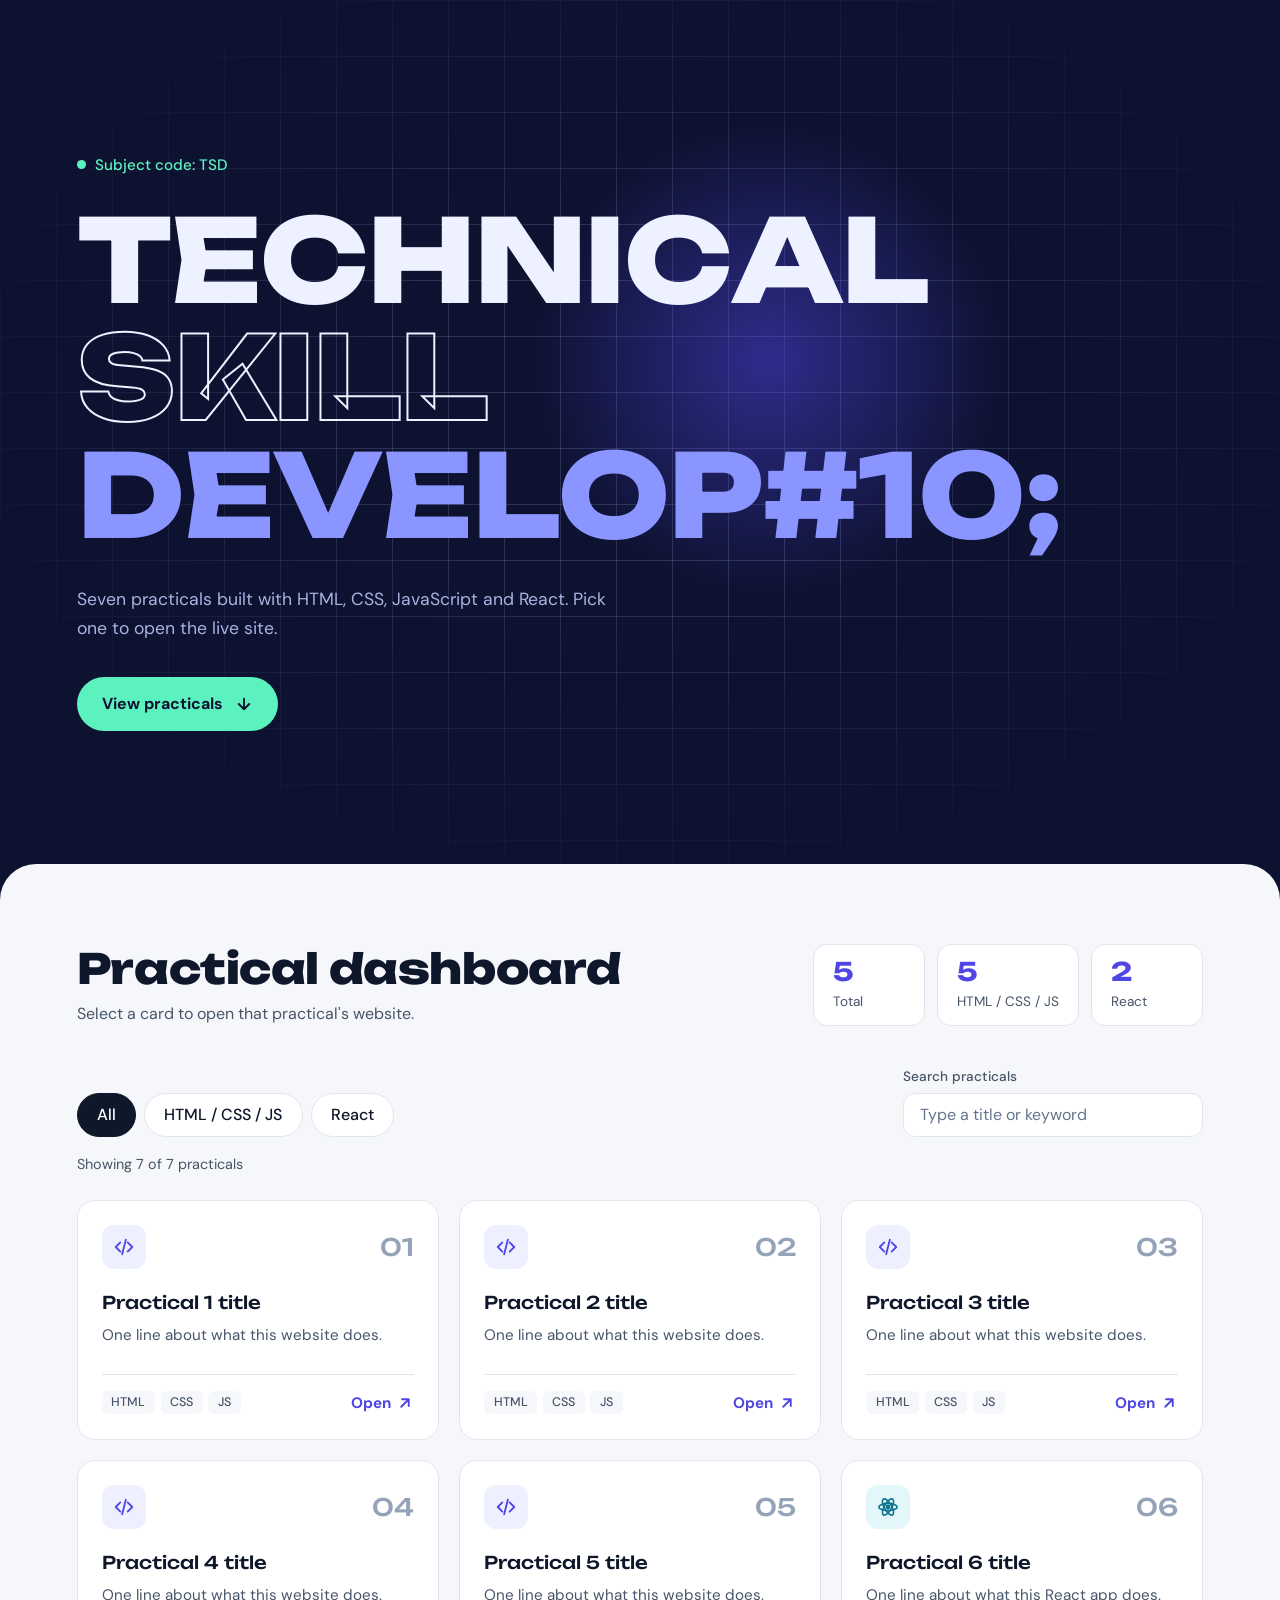
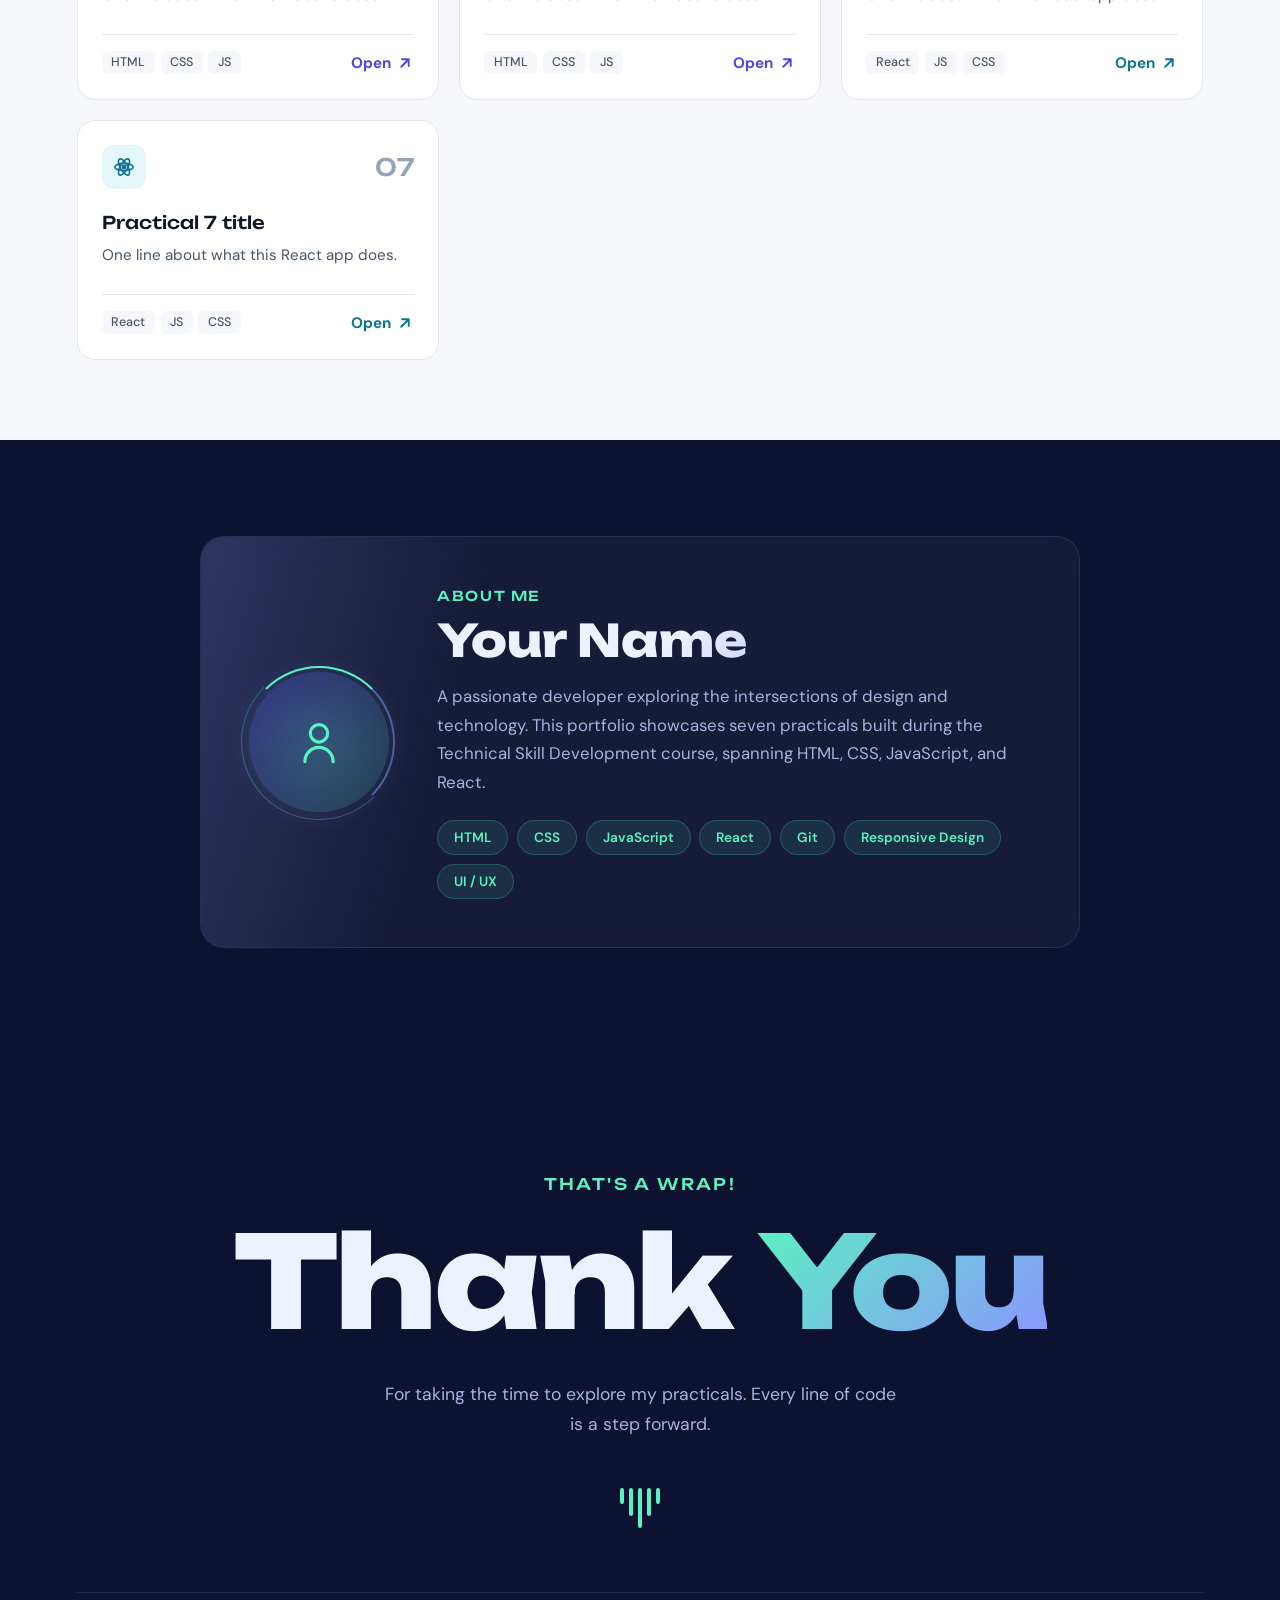
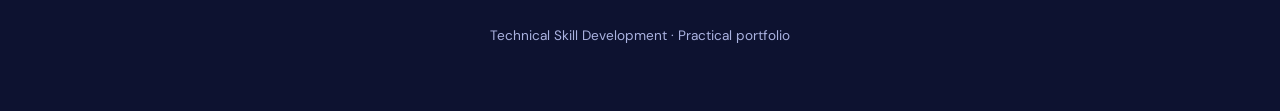
==== index.html @ 77252453 "dashboard is ready" ====
<!DOCTYPE html>
<html lang="en">
<head>
  <meta charset="UTF-8">
  <meta name="viewport" content="width=device-width, initial-scale=1">
  <title>Technical Skill Development | Practicals</title>
  <meta name="description" content="TSD practical portfolio: HTML, CSS, JavaScript and React projects.">
  <link rel="preconnect" href="https://fonts.googleapis.com">
  <link rel="preconnect" href="https://fonts.gstatic.com" crossorigin>
  <link href="https://fonts.googleapis.com/css2?family=Unbounded:wght@500;800&family=DM+Sans:wght@400;500;700&display=swap" rel="stylesheet">
  <link rel="stylesheet" href="css/style.css">
</head>
<body>

  <!-- ===== HERO ===== -->
  <header class="hero">
    <div class="grid" aria-hidden="true"></div>
    <div class="glow" id="glow" aria-hidden="true"></div>

    <p class="tag">Subject code: TSD</p>
    <h1 aria-label="Technical Skill Development">
      <span class="row" data-text="TECHNICAL"></span>
      <span class="row" data-text="SKILL"></span>
      <span class="row" data-text="DEVELOPMENT"></span>
    </h1>
    <p class="sub">Seven practicals built with HTML, CSS, JavaScript and React. Pick one to open the live site.</p>

    <a class="cta" href="#practicals">
      View practicals
      <svg width="18" height="18" viewBox="0 0 24 24" fill="none" stroke="currentColor" stroke-width="2.5" stroke-linecap="round" stroke-linejoin="round" aria-hidden="true"><path d="M12 5v14M5 12l7 7 7-7"/></svg>
    </a>
  </header>

  <!-- ===== DASHBOARD ===== -->
  <main class="dash" id="practicals">
    <div class="wrap">

      <div class="dash-head">
        <div>
          <h2>Practical dashboard</h2>
          <p class="lead">Select a card to open that practical's website.</p>
        </div>

        <ul class="stats" aria-label="Summary">
          <li><b data-count="7">0</b><span>Total</span></li>
          <li><b data-count="5">0</b><span>HTML / CSS / JS</span></li>
          <li><b data-count="2">0</b><span>React</span></li>
        </ul>
      </div>

      <div class="toolbar">
        <div class="filters" role="group" aria-label="Filter by technology">
          <button type="button" data-filter="all" aria-pressed="true">All</button>
          <button type="button" data-filter="web" aria-pressed="false">HTML / CSS / JS</button>
          <button type="button" data-filter="react" aria-pressed="false">React</button>
        </div>

        <div class="search">
          <label for="search">Search practicals</label>
          <input id="search" type="search" placeholder="Type a title or keyword" autocomplete="off">
        </div>
      </div>

      <p class="result" id="result" role="status" aria-live="polite"></p>

      <div class="cards" id="cards"></div>

      <p class="empty" id="empty" hidden>No practicals match your search. Clear the search box or choose All.</p>
    </div>
  </main>

  <!-- ===== ABOUT ME ===== -->
  <section class="about" id="about">
    <div class="about-grid">
      <div class="about-lines" aria-hidden="true"></div>

      <div class="about-card" id="about-card">
        <div class="about-avatar">
          <div class="avatar-ring" aria-hidden="true"></div>
          <div class="avatar-placeholder">
            <svg viewBox="0 0 24 24" width="52" height="52" fill="none" stroke="currentColor" stroke-width="1.5" stroke-linecap="round" stroke-linejoin="round" aria-hidden="true"><circle cx="12" cy="8" r="4"/><path d="M5.5 21a6.5 6.5 0 0 1 13 0"/></svg>
          </div>
        </div>

        <div class="about-text">
          <p class="about-label">About Me</p>
          <h2 class="about-name">Your Name</h2>
          <p class="about-bio">
            A passionate developer exploring the intersections of design and technology.
            This portfolio showcases seven practicals built during the Technical Skill Development course,
            spanning HTML, CSS, JavaScript, and React.
          </p>

          <div class="about-skills">
            <span class="skill-chip" style="--d:0">HTML</span>
            <span class="skill-chip" style="--d:1">CSS</span>
            <span class="skill-chip" style="--d:2">JavaScript</span>
            <span class="skill-chip" style="--d:3">React</span>
            <span class="skill-chip" style="--d:4">Git</span>
            <span class="skill-chip" style="--d:5">Responsive Design</span>
            <span class="skill-chip" style="--d:6">UI / UX</span>
          </div>
        </div>
      </div>
    </div>
  </section>

  <!-- ===== THANK YOU ===== -->
  <footer class="thankyou" id="thankyou">
    <div class="ty-particles" aria-hidden="true" id="ty-particles"></div>
    <div class="ty-content" id="ty-content">
      <p class="ty-pre">That's a wrap!</p>
      <h2 class="ty-heading">
        <span class="ty-word">Thank</span>
        <span class="ty-word ty-accent">You</span>
      </h2>
      <p class="ty-sub">For taking the time to explore my practicals. Every line of code is a step forward.</p>
      <div class="ty-wave" aria-hidden="true">
        <span></span><span></span><span></span><span></span><span></span>
      </div>
      <p class="ty-copy">Technical Skill Development &middot; Practical portfolio</p>
    </div>
  </footer>

  <!-- Your list of practicals lives in js/practicals.js -->
  <script src="js/practicals.js"></script>
  <script src="js/main.js"></script>
</body>
</html>
---- css/style.css ----
/* =========================================================
   TSD Practicals - styles
   1. Tokens  2. Base  3. Hero  4. Dashboard  5. Cards  6. Motion prefs
   ========================================================= */

/* ---------- 1. Tokens ---------- */
:root {
  /* hero (dark) */
  --ink: #0d1230;
  --ink-line: rgba(154, 163, 214, .22);
  --ink-text: #eef1ff;
  --ink-muted: #aab2e0;
  --mint: #5cf2c0;

  /* dashboard (light) */
  --bg: #f6f7fb;
  --surface: #ffffff;
  --text: #0f172a;
  --muted: #475569;
  --border: #e2e5ef;
  --accent: #4f46e5;       /* HTML / CSS / JS */
  --accent-soft: #eef0ff;
  --react: #0e7490;        /* React */
  --react-soft: #e3f6fa;

  --radius: 18px;
  --ease: cubic-bezier(.22, 1, .36, 1);
  --font-display: 'Unbounded', system-ui, sans-serif;
  --font-body: 'DM Sans', system-ui, sans-serif;
}

/* ---------- 2. Base ---------- */
*, *::before, *::after { box-sizing: border-box; margin: 0; padding: 0; }
html { scroll-behavior: smooth; }
body { font-family: var(--font-body); background: var(--ink); color: var(--ink-text); line-height: 1.6; overflow-x: hidden; }
a { color: inherit; text-decoration: none; }
:focus-visible { outline: 3px solid var(--accent); outline-offset: 3px; }
.sr-only { position: absolute; width: 1px; height: 1px; overflow: hidden; clip: rect(0 0 0 0); white-space: nowrap; }

/* ---------- 3. Hero ---------- */
.hero { position: relative; min-height: 100vh; min-height: 100svh; display: flex; flex-direction: column; justify-content: center; padding: 6rem 6vw 7rem; overflow: hidden; isolation: isolate; }
.hero :focus-visible { outline-color: var(--mint); }

.grid {
  position: absolute; inset: 0; z-index: -2;
  background-image: linear-gradient(var(--ink-line) 1px, transparent 1px), linear-gradient(90deg, var(--ink-line) 1px, transparent 1px);
  background-size: 56px 56px;
  -webkit-mask-image: radial-gradient(ellipse 70% 70% at 50% 45%, #000 30%, transparent 80%);
          mask-image: radial-gradient(ellipse 70% 70% at 50% 45%, #000 30%, transparent 80%);
  animation: drift 20s linear infinite;
}
@keyframes drift { to { background-position: 56px 56px; } }

.glow {
  position: absolute; z-index: -1; width: 520px; height: 520px; border-radius: 50%; pointer-events: none;
  background: radial-gradient(circle, rgba(79, 70, 229, .5), transparent 65%);
  left: var(--x, 60%); top: var(--y, 40%); transform: translate(-50%, -50%);
  transition: left .4s ease-out, top .4s ease-out;
}

.tag { display: flex; align-items: center; gap: .6rem; margin-bottom: 1.5rem; font-weight: 500; font-size: .95rem; color: var(--mint); }
.tag::before { content: ""; width: 9px; height: 9px; border-radius: 50%; background: var(--mint); animation: pulse 1.8s infinite; }
@keyframes pulse { 50% { opacity: .3; transform: scale(.7); } }

h1 { font-family: var(--font-display); font-weight: 800; line-height: 1.02; letter-spacing: -.02em; font-size: clamp(2.2rem, 9vw, 8.2rem); }
h1 .row { display: block; white-space: nowrap; }
h1 .ch { display: inline-block; min-width: .05em; }
h1 .row:nth-child(2) { color: transparent; -webkit-text-stroke: 2px var(--ink-text); }
h1 .row:nth-child(3) { color: #8b95ff; }

.sub { max-width: 46ch; margin-top: 2rem; font-size: 1.1rem; color: var(--ink-muted); opacity: 0; animation: fade 1s 2.2s forwards; }
.cta {
  display: inline-flex; align-items: center; gap: .7rem; width: fit-content; min-height: 48px;
  margin-top: 2.2rem; padding: .9rem 1.6rem; border-radius: 999px;
  background: var(--mint); color: var(--ink); font-weight: 700;
  opacity: 0; animation: fade 1s 2.5s forwards; transition: transform .25s var(--ease), box-shadow .25s var(--ease);
}
.cta:hover { transform: translateY(-3px); box-shadow: 0 12px 30px rgba(92, 242, 192, .3); }
.cta svg { animation: bob 1.5s infinite; }
@keyframes bob { 50% { transform: translateY(4px); } }
@keyframes fade { to { opacity: 1; } }

/* ---------- 4. Dashboard ---------- */
.dash { position: relative; margin-top: -36px; padding: 5rem 6vw 5rem; background: var(--bg); color: var(--text); border-radius: 36px 36px 0 0; }
.wrap { max-width: 1180px; margin: 0 auto; }

.dash-head { display: flex; flex-wrap: wrap; gap: 2rem; align-items: flex-end; justify-content: space-between; margin-bottom: 2.5rem; }
.dash h2 { font-family: var(--font-display); font-weight: 800; font-size: clamp(1.7rem, 3.6vw, 2.6rem); line-height: 1.15; letter-spacing: -.01em; }
.lead { margin-top: .5rem; color: var(--muted); }

.stats { display: flex; gap: .75rem; list-style: none; flex-wrap: wrap; }
.stats li { background: var(--surface); border: 1px solid var(--border); border-radius: 14px; padding: .75rem 1.2rem; min-width: 112px; }
.stats b { display: block; font-family: var(--font-display); font-size: 1.6rem; line-height: 1.2; color: var(--accent); }
.stats span { font-size: .85rem; color: var(--muted); }

.toolbar { display: flex; flex-wrap: wrap; gap: 1rem; justify-content: space-between; align-items: flex-end; margin-bottom: 1rem; }
.filters { display: flex; flex-wrap: wrap; gap: .5rem; }
.filters button {
  min-height: 44px; padding: 0 1.2rem; border-radius: 999px; cursor: pointer;
  font: inherit; font-weight: 500; color: var(--text); background: var(--surface); border: 1px solid var(--border);
  transition: background-color .2s, color .2s, border-color .2s, transform .2s var(--ease);
}
.filters button:hover { border-color: var(--accent); }
.filters button:active { transform: scale(.96); }
.filters button[aria-pressed="true"] { background: var(--text); color: #fff; border-color: var(--text); }

.search { display: flex; flex-direction: column; gap: .3rem; width: min(100%, 300px); }
.search label { font-size: .85rem; font-weight: 500; color: var(--muted); }
.search input {
  min-height: 44px; padding: 0 1rem; font: inherit; color: var(--text);
  background: var(--surface); border: 1px solid var(--border); border-radius: 12px; transition: border-color .2s, box-shadow .2s;
}
.search input::placeholder { color: #64748b; }
.search input:focus { outline: none; border-color: var(--accent); box-shadow: 0 0 0 4px var(--accent-soft); }

.result { margin-bottom: 1.5rem; font-size: .9rem; color: var(--muted); }
.empty { padding: 3rem 1rem; text-align: center; color: var(--muted); }

/* ---------- 5. Cards ---------- */
.cards { display: grid; grid-template-columns: repeat(auto-fill, minmax(300px, 1fr)); gap: 1.25rem; }

.card {
  --c: var(--accent); --c-soft: var(--accent-soft);
  position: relative; display: flex; flex-direction: column; min-height: 240px; padding: 1.5rem;
  background: var(--surface); border: 1px solid var(--border); border-radius: var(--radius); overflow: hidden;
  /* start hidden; revealed once by .in */
  opacity: 0; transform: translateY(24px);
  transition: opacity .6s var(--ease), transform .6s var(--ease), box-shadow .3s var(--ease), border-color .3s;
  transition-delay: calc(var(--i) * 70ms), calc(var(--i) * 70ms), 0s, 0s;
}
.card[hidden] { display: none; }
.card.react { --c: var(--react); --c-soft: var(--react-soft); }
.card.in { opacity: 1; transform: none; }

/* accent line grows in on hover */
.card::before { content: ""; position: absolute; left: 0; right: 0; top: 0; height: 3px; background: var(--c); transform: scaleX(0); transform-origin: left; transition: transform .45s var(--ease); }
.card.in:hover, .card.in:focus-visible { transform: translateY(-6px); border-color: var(--c); box-shadow: 0 18px 40px -18px rgba(15, 23, 42, .25); transition-delay: 0s; }
.card:hover::before, .card:focus-visible::before { transform: scaleX(1); }
.card:focus-visible { outline-color: var(--c); }

.card-top { display: flex; align-items: center; justify-content: space-between; margin-bottom: 1.4rem; }
.icon { display: grid; place-items: center; width: 44px; height: 44px; border-radius: 12px; background: var(--c-soft); color: var(--c); transition: transform .4s var(--ease); }
.card:hover .icon { transform: rotate(-8deg) scale(1.08); }
.num { font-family: var(--font-display); font-size: 1.5rem; font-weight: 500; color: #94a3b8; }

.card h3 { font-family: var(--font-display); font-weight: 500; font-size: 1.1rem; line-height: 1.35; margin-bottom: .5rem; }
.card p { flex: 1; color: var(--muted); font-size: .95rem; }

.card-foot { display: flex; align-items: center; justify-content: space-between; gap: .75rem; margin-top: 1.4rem; padding-top: 1rem; border-top: 1px solid var(--border); }
.chips { display: flex; flex-wrap: wrap; gap: .35rem; }
.chips i { font-style: normal; font-size: .78rem; font-weight: 500; color: var(--muted); background: var(--bg); padding: .1rem .6rem; border-radius: 6px; }
.go { display: inline-flex; align-items: center; gap: .3rem; font-weight: 700; font-size: .95rem; color: var(--c); white-space: nowrap; }
.go svg { transition: transform .3s var(--ease); }
.card:hover .go svg, .card:focus-visible .go svg { transform: translate(3px, -3px); }

/* ---------- 6. About Me ---------- */
.about {
  position: relative; padding: 6rem 6vw; background: var(--ink);
  color: var(--ink-text); overflow: hidden;
}
.about-lines {
  position: absolute; inset: 0;
  background-image: linear-gradient(var(--ink-line) 1px, transparent 1px),
                    linear-gradient(90deg, var(--ink-line) 1px, transparent 1px);
  background-size: 56px 56px; opacity: .35;
  -webkit-mask-image: radial-gradient(ellipse 60% 60% at 50% 50%, #000 20%, transparent 75%);
          mask-image: radial-gradient(ellipse 60% 60% at 50% 50%, #000 20%, transparent 75%);
}
.about-grid { position: relative; max-width: 880px; margin: 0 auto; }
.about-card {
  display: flex; gap: 3rem; align-items: center;
  background: rgba(255,255,255,.04); border: 1px solid rgba(154,163,214,.15);
  border-radius: 24px; padding: 3rem;
  backdrop-filter: blur(16px); -webkit-backdrop-filter: blur(16px);
  opacity: 0; transform: translateY(40px) perspective(800px);
  transition: opacity .8s var(--ease), transform .8s var(--ease), box-shadow .4s var(--ease), border-color .4s;
  /* shimmer sweep */
  position: relative; overflow: hidden;
}
.about-card::before {
  content: ''; position: absolute; inset: -1px; border-radius: 25px; z-index: -1;
  background: linear-gradient(105deg, transparent 30%, rgba(92,242,192,.25) 45%, rgba(139,149,255,.25) 55%, transparent 70%);
  background-size: 250% 100%; background-position: 100% 0;
  transition: background-position 1s var(--ease);
}
.about-card:hover::before { background-position: 0% 0; }
.about-card.in { opacity: 1; transform: none; }
.about-card:hover {
  border-color: rgba(92,242,192,.35);
  box-shadow: 0 24px 60px -20px rgba(92,242,192,.12), 0 0 80px -30px rgba(139,149,255,.15);
}

/* Avatar */
.about-avatar {
  position: relative; flex-shrink: 0; width: 140px; height: 140px;
  animation: levitate 3.5s var(--ease) infinite;
}
@keyframes levitate {
  0%, 100% { transform: translateY(0); }
  50%      { transform: translateY(-10px); }
}

/* Glow aura behind avatar */
.about-avatar::before {
  content: ''; position: absolute; inset: -20px; border-radius: 50%;
  background: radial-gradient(circle, rgba(92,242,192,.18) 0%, transparent 70%);
  animation: avatar-glow 3s ease-in-out infinite alternate;
  z-index: -1;
}
@keyframes avatar-glow {
  0%   { opacity: .4; transform: scale(.9); }
  100% { opacity: 1; transform: scale(1.15); }
}

.avatar-ring {
  position: absolute; inset: -6px; border-radius: 50%;
  border: 2px solid transparent;
  border-top-color: var(--mint); border-right-color: rgba(139,149,255,.5);
  animation: spin 4s linear infinite;
}
/* Second ring, counter-rotating */
.avatar-ring::after {
  content: ''; position: absolute; inset: -4px; border-radius: 50%;
  border: 1.5px solid transparent;
  border-bottom-color: rgba(139,149,255,.4); border-left-color: rgba(92,242,192,.3);
  animation: spin 3s linear infinite reverse;
}
@keyframes spin { to { transform: rotate(360deg); } }

.avatar-placeholder {
  width: 100%; height: 100%; border-radius: 50%;
  background: linear-gradient(135deg, rgba(79,70,229,.3), rgba(92,242,192,.15));
  display: grid; place-items: center; color: var(--mint);
  transition: transform .4s var(--ease), box-shadow .4s var(--ease);
}
.about-card:hover .avatar-placeholder {
  transform: scale(1.06);
  box-shadow: 0 0 30px rgba(92,242,192,.25);
}

/* Text */
.about-label {
  font-family: var(--font-display); font-size: .85rem; font-weight: 500;
  color: var(--mint); text-transform: uppercase; letter-spacing: .12em;
  margin-bottom: .5rem;
}
.about-name {
  font-family: var(--font-display); font-weight: 800;
  font-size: clamp(1.8rem, 4vw, 2.8rem); line-height: 1.15;
  background: linear-gradient(135deg, var(--ink-text) 40%, #8b95ff);
  -webkit-background-clip: text; background-clip: text; -webkit-text-fill-color: transparent;
  margin-bottom: 1rem;
}
.about-bio { color: var(--ink-muted); font-size: 1.05rem; line-height: 1.7; max-width: 48ch; }

/* Skill chips */
.about-skills { display: flex; flex-wrap: wrap; gap: .55rem; margin-top: 1.5rem; }
.skill-chip {
  padding: .35rem 1rem; border-radius: 999px; font-size: .85rem; font-weight: 600;
  background: rgba(92,242,192,.1); color: var(--mint);
  border: 1px solid rgba(92,242,192,.2);
  opacity: 0; transform: translateY(12px) scale(.92);
  transition: opacity .5s var(--ease), transform .5s var(--ease),
              background-color .3s, border-color .3s, box-shadow .3s, transform .3s;
  transition-delay: calc(var(--d) * 80ms);
  cursor: default;
}
.about-card.in .skill-chip { opacity: 1; transform: none; transition-delay: calc(var(--d) * 80ms), calc(var(--d) * 80ms), 0s, 0s, 0s, 0s; }
.skill-chip:hover {
  background: rgba(92,242,192,.22); border-color: var(--mint);
  box-shadow: 0 0 16px rgba(92,242,192,.25), inset 0 0 8px rgba(92,242,192,.08);
  transform: translateY(-2px) scale(1.05);
}

@media (max-width: 700px) {
  .about-card { flex-direction: column; text-align: center; padding: 2rem 1.5rem; gap: 1.5rem; }
  .about-skills { justify-content: center; }
}

/* ---------- 7. Thank You (footer) ---------- */
.thankyou {
  position: relative; padding: 8rem 6vw 4rem;
  background: var(--ink); color: var(--ink-text);
  overflow: hidden; text-align: center;
}
.ty-particles { position: absolute; inset: 0; pointer-events: none; }
.ty-dot {
  position: absolute; width: 4px; height: 4px; border-radius: 50%;
  background: var(--mint); opacity: 0;
  animation: float-up 4s var(--ease) infinite;
  animation-delay: var(--delay);
}
@keyframes float-up {
  0%   { opacity: 0; transform: translateY(0) scale(.5); }
  20%  { opacity: .7; }
  100% { opacity: 0; transform: translateY(-220px) scale(0); }
}
.ty-content {
  position: relative; z-index: 1;
  opacity: 0; transform: translateY(50px);
  transition: opacity 1s var(--ease), transform 1s var(--ease);
}
.ty-content.in { opacity: 1; transform: none; }

.ty-pre {
  font-family: var(--font-display); font-size: 1rem; font-weight: 500;
  color: var(--mint); text-transform: uppercase; letter-spacing: .15em;
  margin-bottom: 1rem;
}
.ty-heading {
  font-family: var(--font-display); font-weight: 800;
  font-size: clamp(3rem, 10vw, 8rem); line-height: 1.05; letter-spacing: -.03em;
}
.ty-word { display: inline-block; }
.ty-accent {
  background: linear-gradient(135deg, var(--mint), #8b95ff);
  -webkit-background-clip: text; background-clip: text; -webkit-text-fill-color: transparent;
}
.ty-sub {
  max-width: 44ch; margin: 2rem auto 0; color: var(--ink-muted);
  font-size: 1.1rem; line-height: 1.7;
}

/* Audio-wave bars */
.ty-wave {
  display: flex; gap: 5px; justify-content: center; margin-top: 3rem;
}
.ty-wave span {
  width: 4px; border-radius: 4px; background: var(--mint);
  animation: wave-bar 1.2s var(--ease) infinite;
}
.ty-wave span:nth-child(1) { height: 16px; animation-delay: 0s; }
.ty-wave span:nth-child(2) { height: 28px; animation-delay: .15s; }
.ty-wave span:nth-child(3) { height: 40px; animation-delay: .3s; }
.ty-wave span:nth-child(4) { height: 28px; animation-delay: .45s; }
.ty-wave span:nth-child(5) { height: 16px; animation-delay: .6s; }
@keyframes wave-bar {
  0%, 100% { transform: scaleY(1); opacity: .4; }
  50%      { transform: scaleY(1.8); opacity: 1; }
}

.ty-copy {
  margin-top: 4rem; padding-top: 2rem;
  border-top: 1px solid rgba(154,163,214,.15);
  font-size: .85rem; color: var(--ink-muted);
}

/* ---------- 8. Motion preferences ---------- */
/* Only disable scroll-entrance effects; keep ambient decorations alive */
@media (prefers-reduced-motion: reduce) {
  html { scroll-behavior: auto; }
  .sub, .cta { opacity: 1; }
  .card { opacity: 1; transform: none; transition: box-shadow .3s var(--ease), border-color .3s; }
  .about-card { opacity: 1; transform: none; }
  .about-card .skill-chip { opacity: 1; transform: none; }
  .ty-content { opacity: 1; transform: none; }
}
@media (max-width: 600px) {
  h1 .row:nth-child(2) { -webkit-text-stroke: 1.2px var(--ink-text); }
  .toolbar { align-items: stretch; }
  .search { width: 100%; }
}
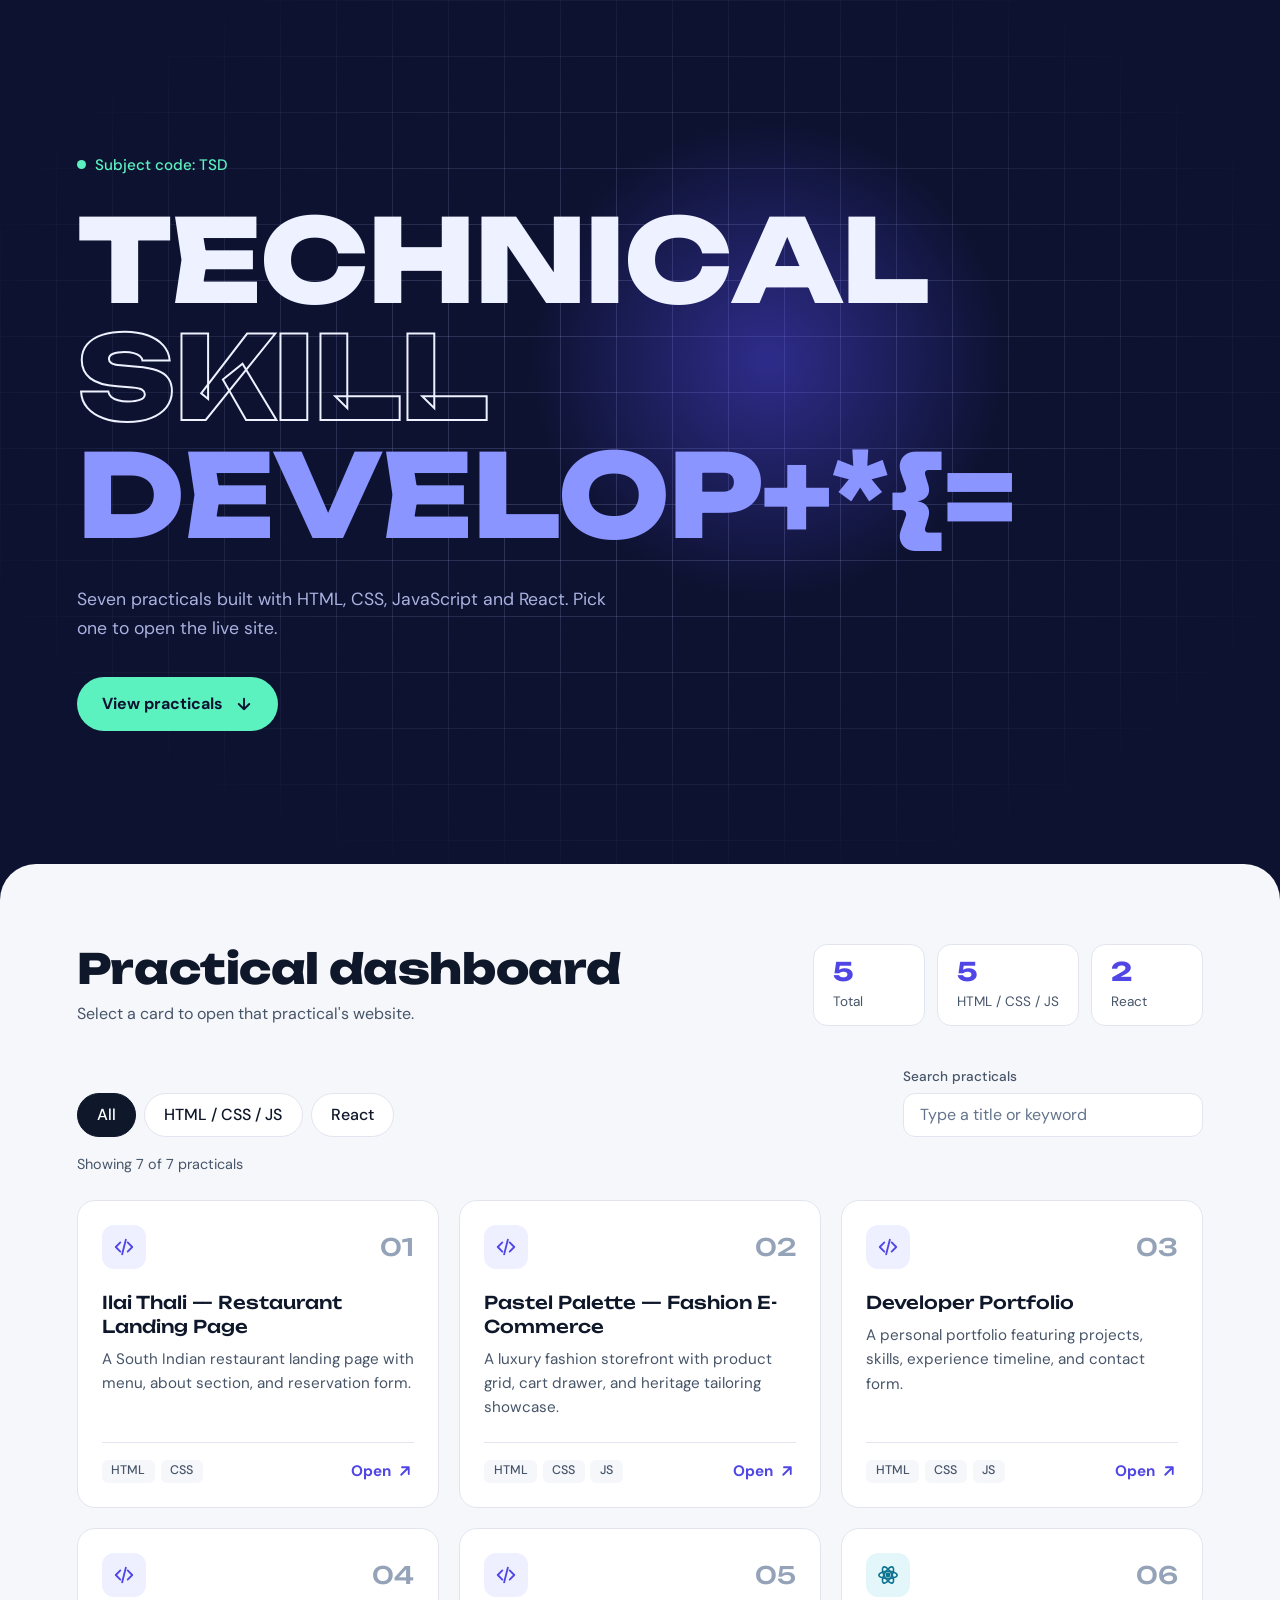
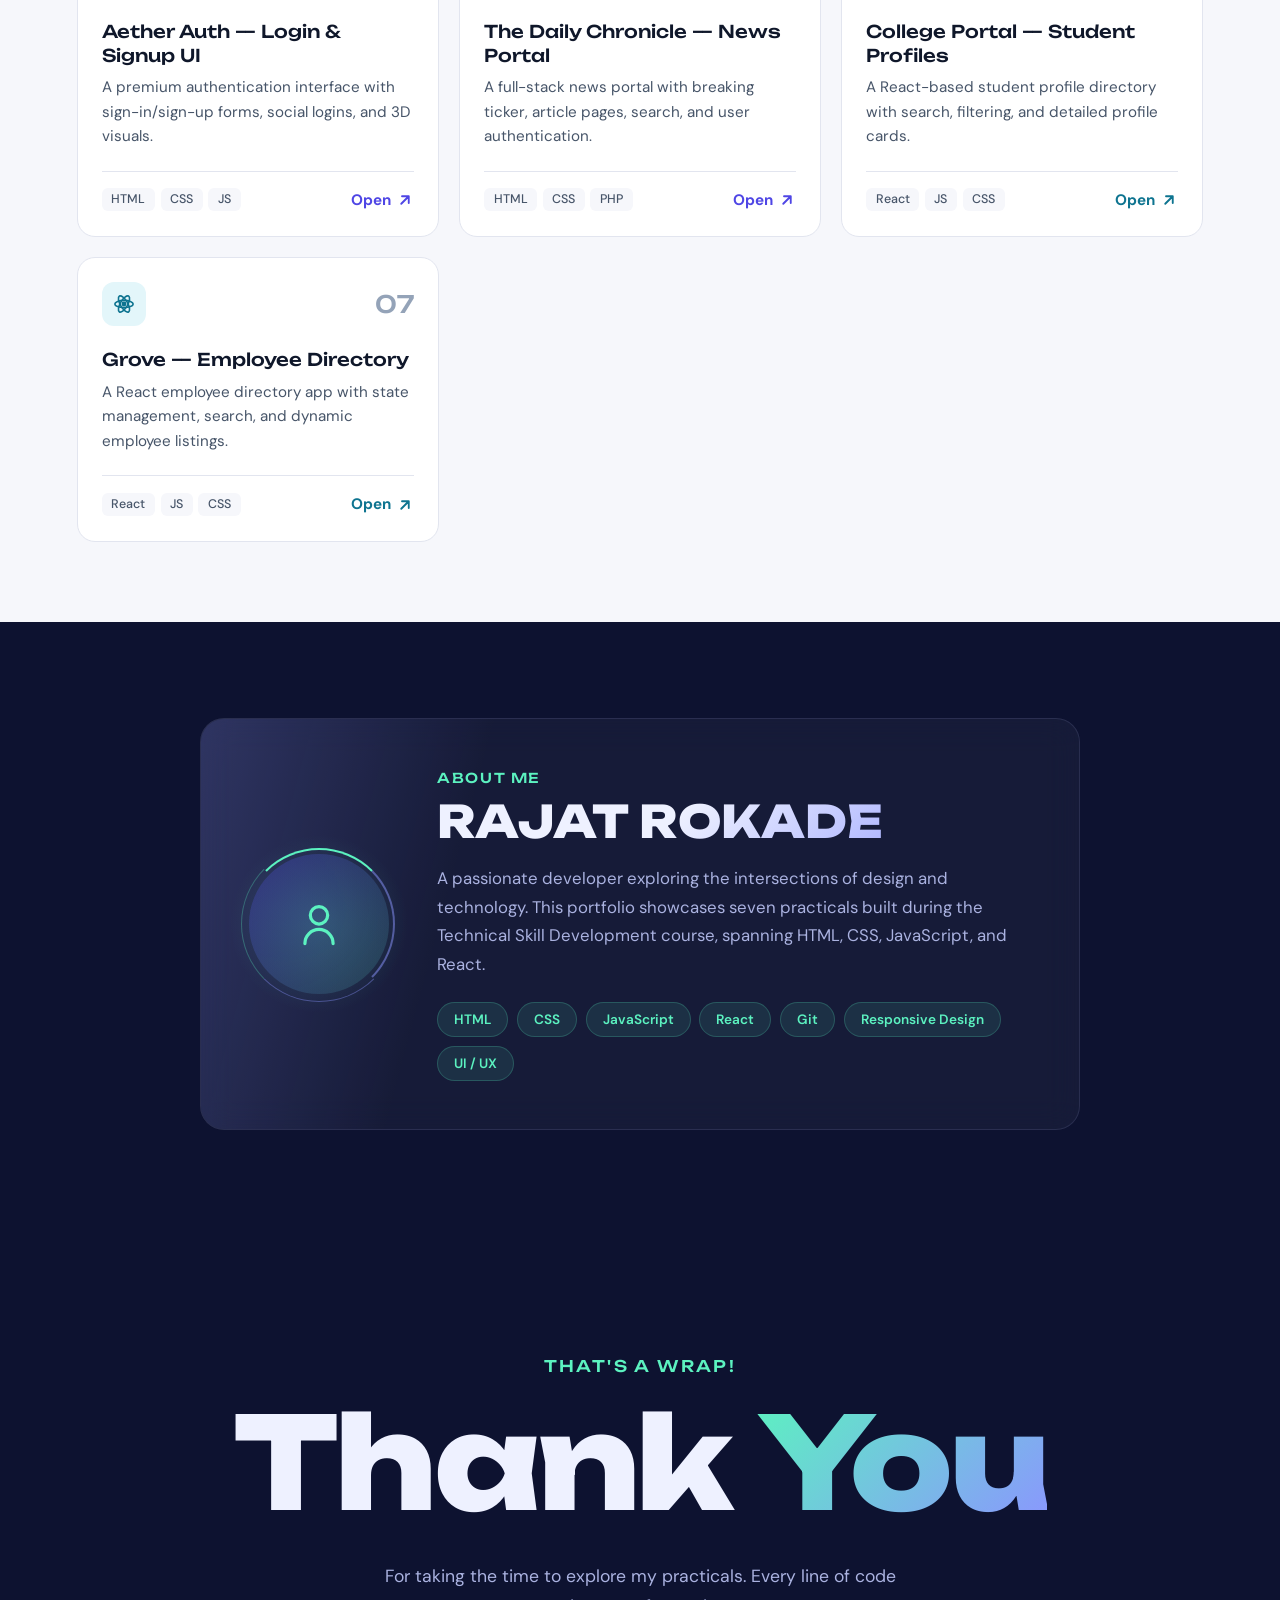
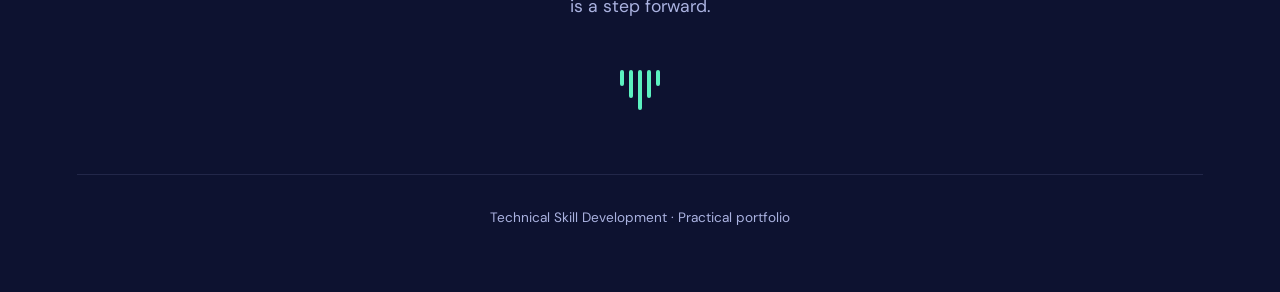
==== commit 599946e5: "updates done" ====
--- a/index.html
+++ b/index.html
@@ -84,7 +84,7 @@
 
         <div class="about-text">
           <p class="about-label">About Me</p>
-          <h2 class="about-name">Your Name</h2>
+          <h2 class="about-name">RAJAT ROKADE</h2>
           <p class="about-bio">
             A passionate developer exploring the intersections of design and technology.
             This portfolio showcases seven practicals built during the Technical Skill Development course,
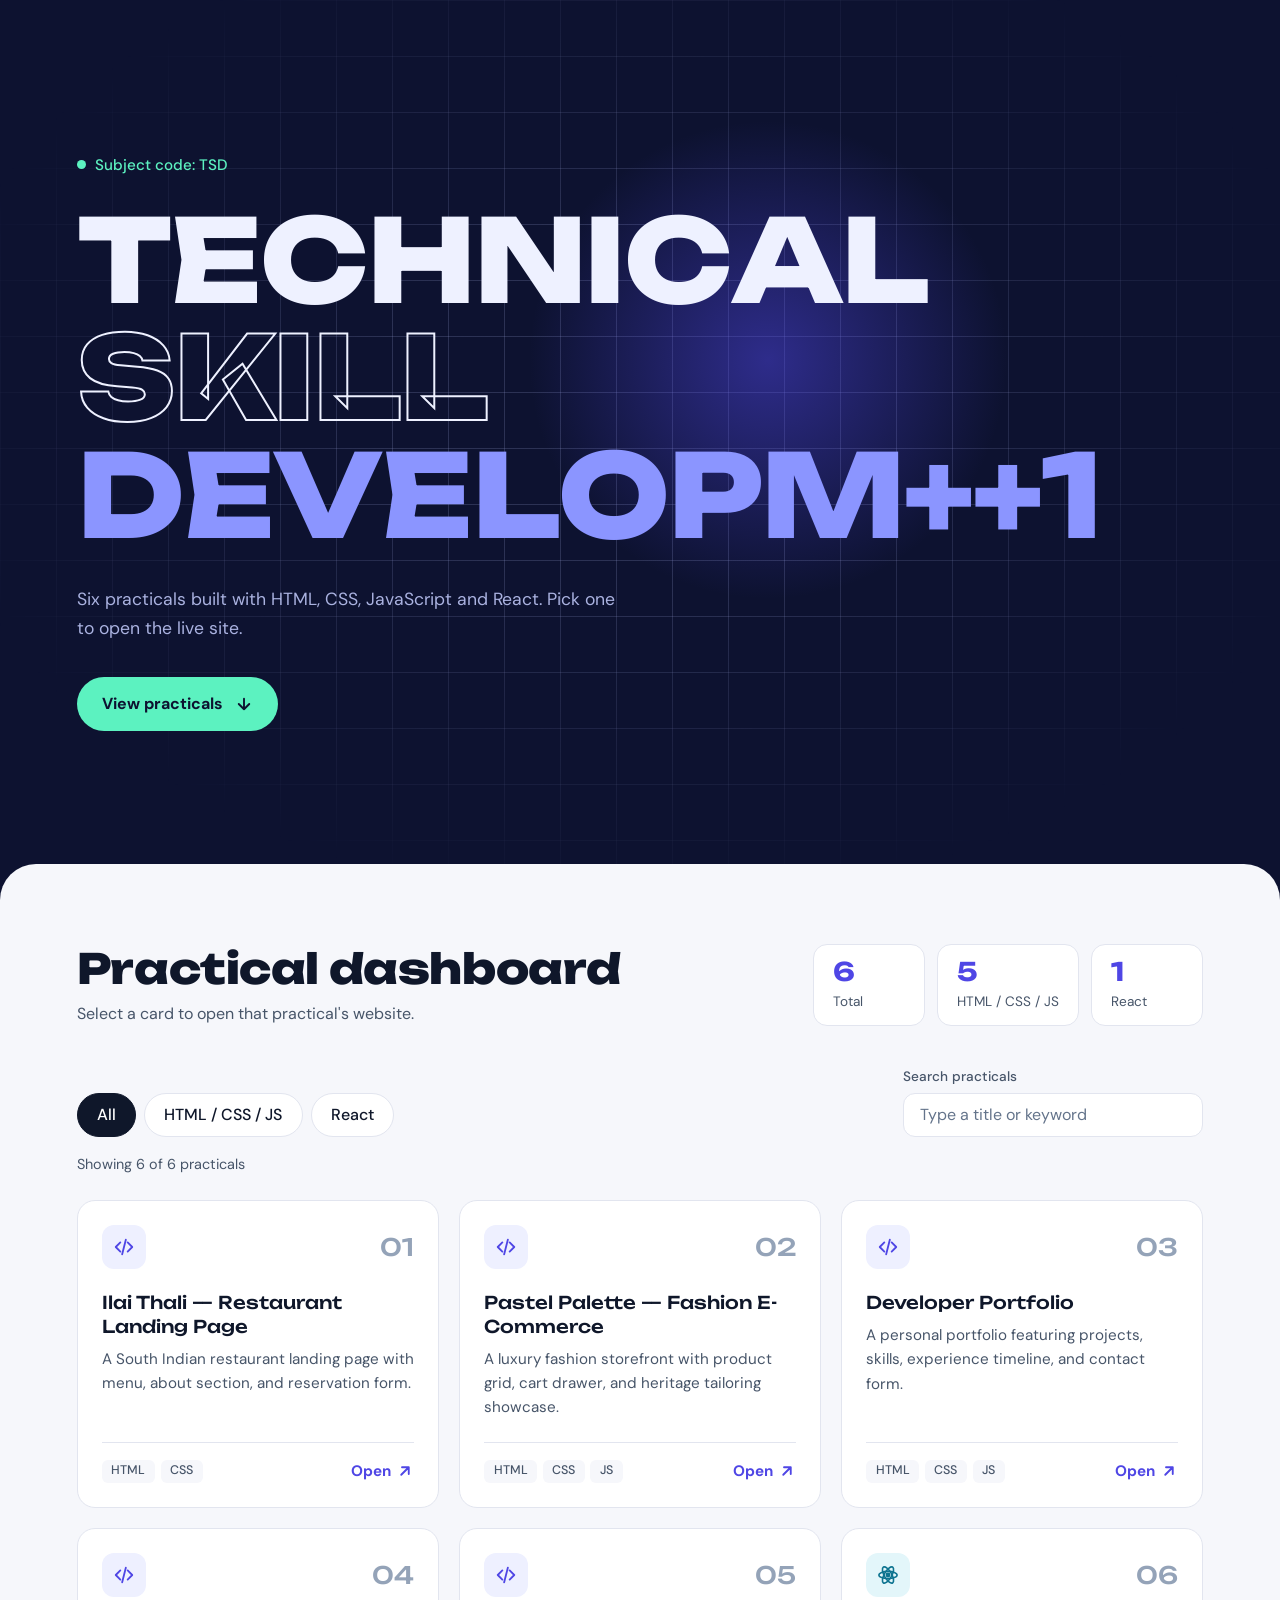
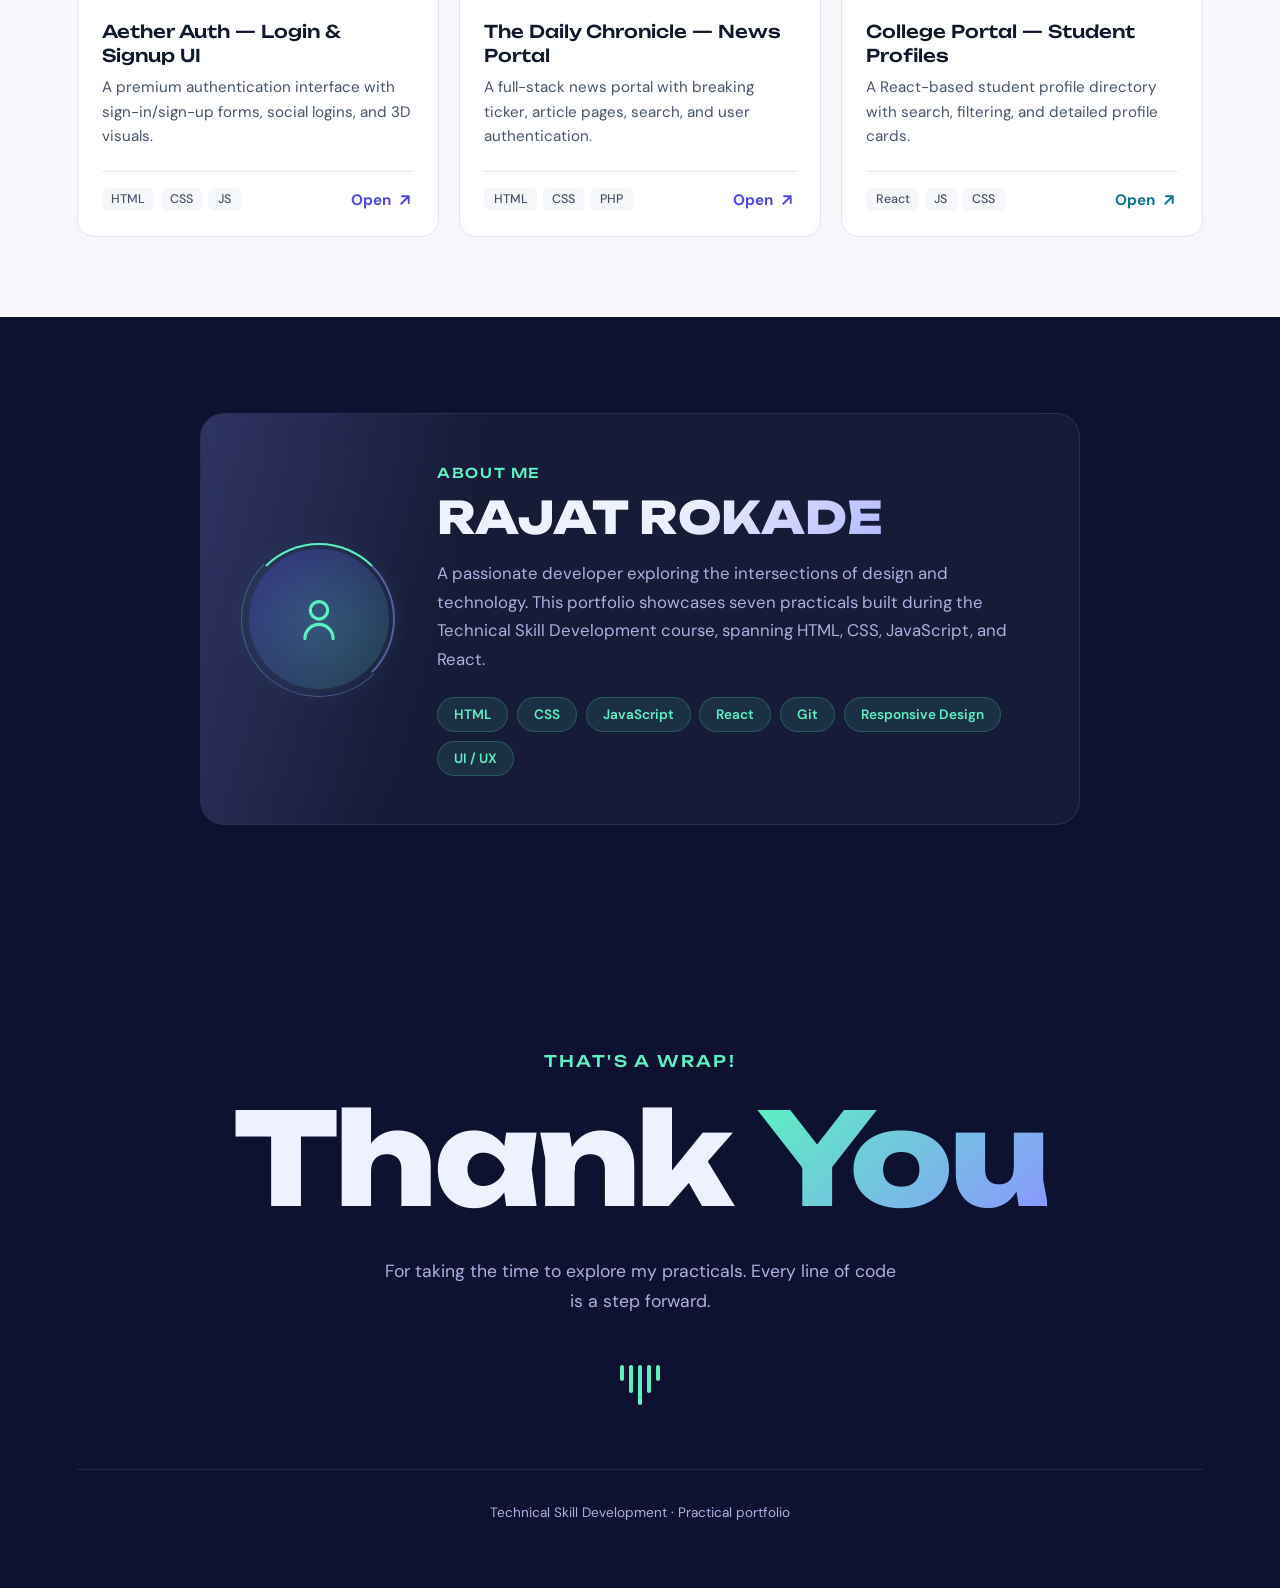
==== commit e3dccb7b: "changes in index file" ====
--- a/index.html
+++ b/index.html
@@ -23,7 +23,7 @@
       <span class="row" data-text="SKILL"></span>
       <span class="row" data-text="DEVELOPMENT"></span>
     </h1>
-    <p class="sub">Seven practicals built with HTML, CSS, JavaScript and React. Pick one to open the live site.</p>
+    <p class="sub">Six practicals built with HTML, CSS, JavaScript and React. Pick one to open the live site.</p>
 
     <a class="cta" href="#practicals">
       View practicals
@@ -42,9 +42,9 @@
         </div>
 
         <ul class="stats" aria-label="Summary">
-          <li><b data-count="7">0</b><span>Total</span></li>
+          <li><b data-count="6">0</b><span>Total</span></li>
           <li><b data-count="5">0</b><span>HTML / CSS / JS</span></li>
-          <li><b data-count="2">0</b><span>React</span></li>
+          <li><b data-count="1">0</b><span>React</span></li>
         </ul>
       </div>
 
